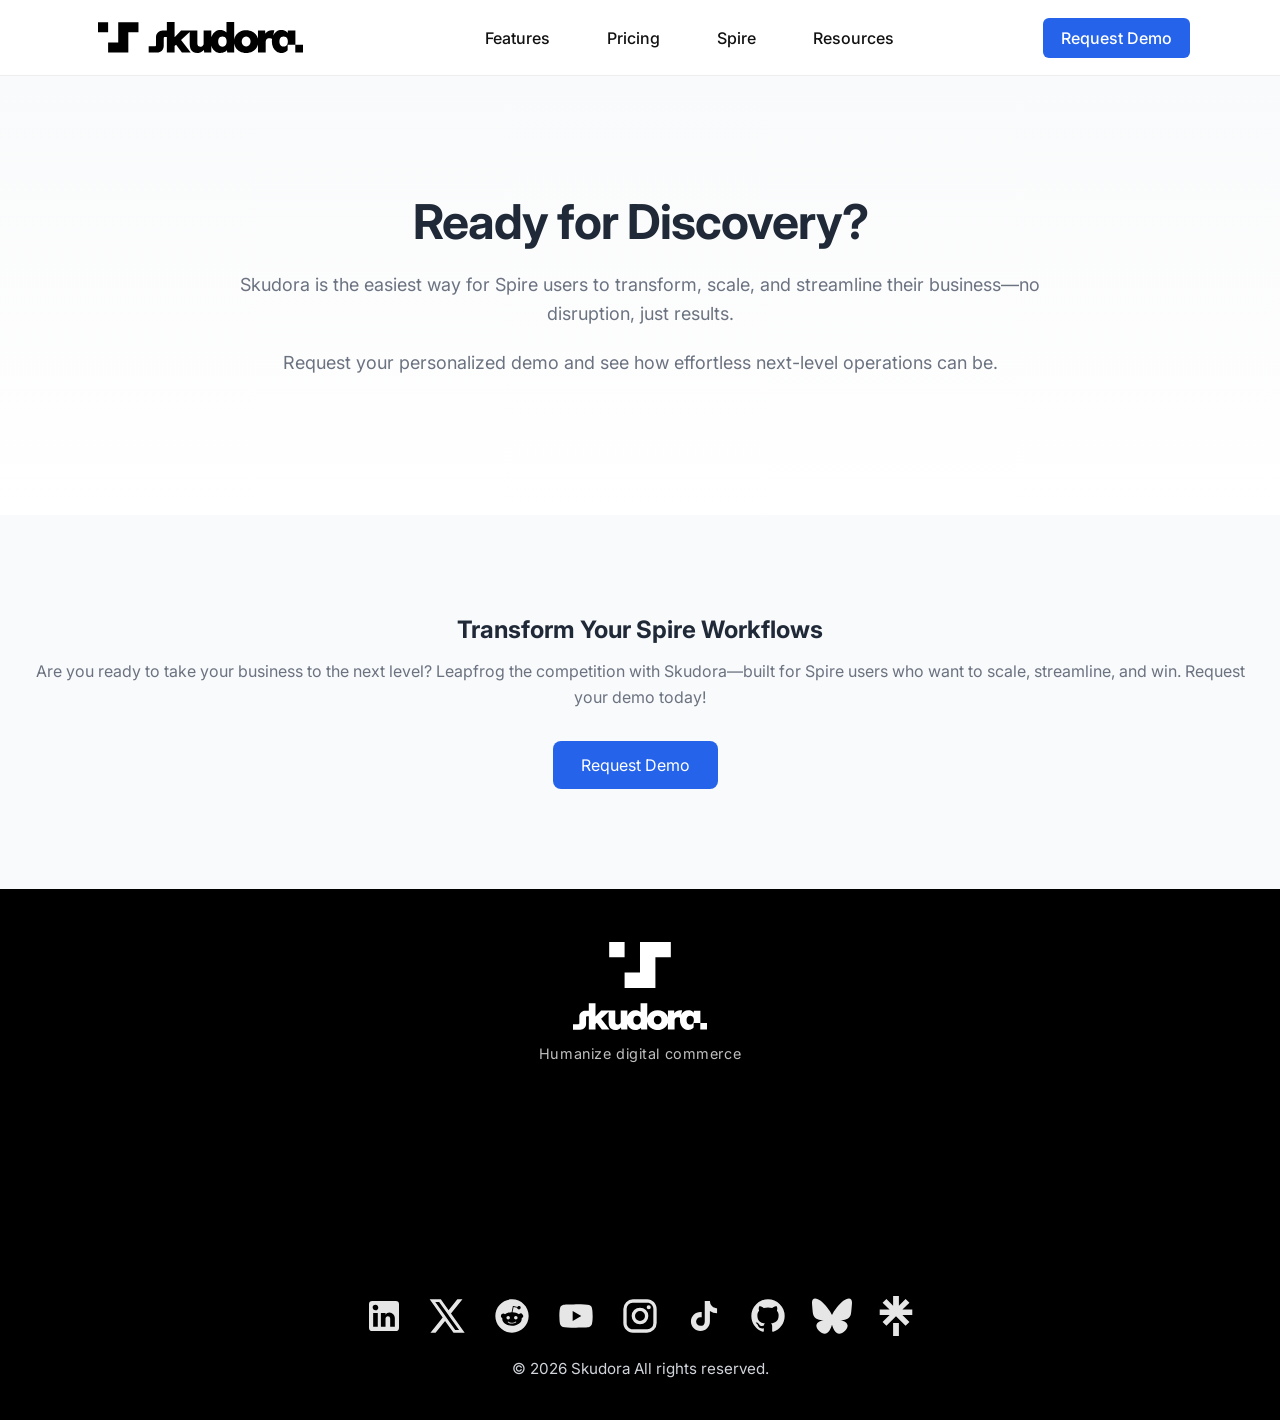
==== contact.html @ 9637c593 "Initial commit of skudora.com site Baseline snapshot before making edits, so changes can be tracked " ====
<!DOCTYPE html>
<html lang="en">

<head>

<meta charset="UTF-8">
<meta name="viewport" content="width=device-width, initial-scale=1.0">

<title>Early Access | Skudora</title>

<link rel="preconnect" href="https://fonts.googleapis.com">
<link rel="preconnect" href="https://fonts.gstatic.com" crossorigin>

<link href="https://fonts.googleapis.com/css2?family=Inter:wght@300;400;500;600;700&display=swap" rel="stylesheet">

<link rel="stylesheet" href="/css/styles.css">

<link rel="icon" type="image/png" href="/favicon.png">

</head>



<body>

<header class="navbar">
  <div class="nav-container">

    <div class="logo">
      <a href="index.html">
        <img src="/images/Skudora_Logo_Regular_Black.svg" alt="Skudora Logo" class="site-logo" aria-hidden="true" role="img">
      </a>
    </div>

    <nav class="nav-links">
  <a href="features.html">Features</a>
  <a href="pricing.html">Pricing</a>
  <a href="spire.html">Spire</a>
  <a href="resources.html">Resources</a>
</nav>

    <a class="nav-cta" href="contact.html">Request Demo</a>

  </div>
</header>

<div class="page-content">

<section class="hero">

<div class="hero-content">

<h1>Ready for Discovery?</h1>

<p>
Skudora is the easiest way for Spire users to transform, scale, and streamline their business—no disruption, just results.
</p>

<p style="margin-top:20px;">
Request your personalized demo and see how effortless next-level operations can be.
</p>

<script src="https://js-na3.hsforms.net/forms/embed/343131585.js" defer></script>
<div id="demo-form" class="hs-form-frame" data-region="na3" data-form-id="fb0e0864-e030-46cd-9829-8e56aa7e1042" data-portal-id="343131585"></div>

</div>

</section>

<section class="cta-section reveal">

<h2>Transform Your Spire Workflows</h2>

<p>Are you ready to take your business to the next level? Leapfrog the competition with Skudora—built for Spire users who want to scale, streamline, and win. Request your demo today!</p>

<a class="primary-btn" href="#demo-form">Request Demo</a>

</section>


<footer>

<img src="/images/Skudora_Logo_Stacked_White.svg" alt="Skudora white stacked logo" class="footer-logo" aria-hidden="true" role="img" />

<p class="footer-tagline">Humanize digital commerce</p>

<div class="footer-social-links">
  <a href="https://www.linkedin.com/company/skudora" target="_blank" rel="noopener noreferrer" aria-label="LinkedIn">
    <img src="/images/linkedin_light_for_dark_background.svg" alt="LinkedIn" />
  </a>
  <a href="https://x.com/skudora" target="_blank" rel="noopener noreferrer" aria-label="X">
    <img src="/images/x_light_for_dark_background.svg" alt="X" />
  </a>
  <a href="https://reddit.com/r/skudora" target="_blank" rel="noopener noreferrer" aria-label="Reddit">
    <img src="/images/reddit_light_for_dark_background.svg" alt="Reddit" />
  </a>
  <a href="https://www.youtube.com/@skudora" target="_blank" rel="noopener noreferrer" aria-label="YouTube">
    <img src="/images/youtube_light_for_dark_background.svg" alt="YouTube" />
  </a>
  <a href="https://instagram.com/skudora" target="_blank" rel="noopener noreferrer" aria-label="Instagram">
    <img src="/images/instagram_light_for_dark_background.svg" alt="Instagram" />
  </a>
  <a href="https://www.tiktok.com/@skudora" target="_blank" rel="noopener noreferrer" aria-label="TikTok">
    <img src="/images/tiktok_light_for_dark_background.svg" alt="TikTok" />
  </a>
  <a href="https://github.com/skudora" target="_blank" rel="noopener noreferrer" aria-label="GitHub">
    <img src="/images/github_light_for_dark_background.svg" alt="GitHub" />
  </a>
  <a href="https://bsky.app/profile/skudora.bsky.social" target="_blank" rel="noopener noreferrer" aria-label="Bluesky">
    <img src="/images/bluesky_light_for_dark_background.svg" alt="Bluesky" />
  </a>
  <a href="https://linktr.ee/skudora" target="_blank" rel="noopener noreferrer" aria-label="Linktree">
    <img src="/images/linktree_light_for_dark_background.svg" alt="Linktree" />
  </a>
</div>

<p class="footer-copyright">© 2026 Skudora All rights reserved.</p>

</footer>

<script>
const reveals = document.querySelectorAll(".reveal");

const observer = new IntersectionObserver((entries) => {
    entries.forEach(entry => {
        if (entry.isIntersecting) {
            entry.target.classList.add("active");
        }
    });
}, {
    threshold: 0.1
});

reveals.forEach(el => observer.observe(el));
</script>

<script>
document.addEventListener("DOMContentLoaded", function() {
    var pc = document.querySelector(".page-content");
    if (!pc) return;

    // Fade in on load
    pc.style.opacity = "0";
    pc.style.transform = "translateY(10px)";
    pc.style.transition = "opacity 0.35s ease, transform 0.35s ease";
    requestAnimationFrame(function() {
        requestAnimationFrame(function() {
            pc.style.opacity = "1";
            pc.style.transform = "translateY(0)";
        });
    });

    // Fade out on internal link clicks
    document.querySelectorAll("a").forEach(function(link) {
        if (
            link.hostname === window.location.hostname &&
            !link.hasAttribute("target") &&
            !link.href.includes("#")
        ) {
            link.addEventListener("click", function(e) {
                e.preventDefault();
                var href = this.href;
                pc.style.opacity = "0";
                setTimeout(function() { window.location = href; }, 300);
            });
        }
    });
});

window.addEventListener("pageshow", function(e) {
    if (e.persisted) {
        var pc = document.querySelector(".page-content");
        if (pc) { pc.style.opacity = "1"; pc.style.transform = "translateY(0)"; }
    }
});
</script>

</div><!-- /.page-content -->

</body>

</html>
---- css/styles.css ----
html {
scroll-behavior: smooth;
}

/* HUBSPOT FORM CONTAINER */
.hs-form-frame {
width: 100%;
max-width: 100%;
box-sizing: border-box;
}

/* PRICING PAGE FEATURE LISTING */
.pricing-features-list {
	background: #f9fafb;
	border-radius: 10px;
	padding: 32px 24px;
	max-width: 480px;
	margin: 40px auto 0 auto;
	font-size: 1.08rem;
	color: #222;
	box-sizing: border-box;
	list-style: disc inside;
	box-shadow: none;
}
.pricing-features-list li {
	margin-bottom: 14px;
	line-height: 1.7;
	color: #374151;
}
/* Remove border from pricing card only on pricing page */
.pricing-center .pricing-single-card {
			background: transparent !important;
		}
		.pricing-center .pricing-single-card:hover {
			box-shadow: none !important;
			background: transparent !important;
			transform: none !important;
		}
		background: none !important;
		box-shadow: none !important;
	border: none !important;
}
/* Remove card effects and center content for pricing page only */
/* Center single pricing card on pricing page */
.pricing-single-card {
	margin-left: auto;
	margin-right: auto;
	max-width: 400px;
}
/* PARTNER CARD (Spire Integration Partner section) */
.partner-card {
	display: inline-block;
	padding: 32px 28px 28px 28px;
	border: 1px solid #d1d5db;
	border-radius: 12px;
	background: #fff;
	box-shadow: 0 4px 24px rgba(31,41,55,0.07), 0 1.5px 4px rgba(31,41,55,0.04);
	text-align: center;
	max-width: 420px;
	margin: 0 auto;
}
body{
	font-family: 'Inter', sans-serif;
	margin:0;
	color:#1f2937;
	background:white;
}

h1,h2,h3{
	margin:0;
}

p{
	color:#6b7280;
	line-height:1.6;
}

/* NAVBAR */

.navbar{
position:fixed;
top:0;
left:0;
right:0;
width:100%;
background:white;
border-bottom:1px solid #eee;
z-index:1000;
}

.nav-container{
display:flex;
justify-content:space-between;
align-items:center;
max-width:1200px;
margin:auto;
padding:20px;
}

.logo{
font-weight:700;
font-size:20px;
height: auto;
padding: 6px 8px;
margin: 0;
display: flex;
align-items: center;
}

nav a{
	margin-left:25px;
	text-decoration:none;
	color:#374151;
	font-weight:500;
	transition: color 0.2s ease;
}

nav a:hover {
color: #111827;
text-decoration: underline;
text-underline-offset: 4px;
text-decoration-thickness: 1.5px;
text-decoration-color: #9ca3af;
}

nav a.active {
color: #2563eb;
}

.nav-cta{

background:#2563eb;
color:white;
padding:10px 18px;
border-radius:8px;
font-weight:600;
transition: transform 0.2s ease;
}

.nav-cta:hover {
transform: translateY(-1px);
}


/* HERO */

.hero{
background:linear-gradient(180deg,#f9fafb,#ffffff);
padding:120px 20px;
text-align:center;
}

.hero-content{
max-width:800px;
margin:auto;
}

.hero h1{
font-size:48px;
font-weight:700;
letter-spacing:-1px;
}

.hero p{
margin-top:20px;
font-size:18px;
}

.hero-buttons{
margin-top:30px;
}

.primary-btn{
	background:#2563eb;
	color:white;
	padding:14px 28px;
	border-radius:8px;
	text-decoration:none;
	margin-right:10px;
	display:inline-block;
}

.secondary-btn{
	border:1px solid #d1d5db;
	padding:14px 28px;
	border-radius:8px;
	text-decoration:none;
	color:#374151;
}


/* FEATURES */

.features{
padding:100px 20px;
max-width:1200px;
margin:auto;
text-align:center;
}

.features h2{
font-size:32px;
margin-bottom:20px;
color:#111827;
}

.features-intro {
max-width:680px;
margin:0 auto 48px;
color:#4b5563;
font-size:1.05rem;
line-height:1.7;
}

.feature-grid{
	display: grid;
	grid-template-columns: repeat(auto-fit, minmax(240px, 1fr));
	gap: 24px;
	margin-top: 60px;
}

@media (min-width: 900px) {
	.feature-grid {
		grid-template-columns: repeat(3, 1fr);
	}
}

.feature-card{
	padding: 30px;
	border: 1px solid #d1d5db;
	border-radius: 10px;
	background: white;
	box-shadow: 0 4px 24px rgba(31,41,55,0.07), 0 1.5px 4px rgba(31,41,55,0.04);
	transition: all .2s ease;
	text-align: center;
}

.feature-card ul {
	display: inline-block;
	text-align: left;
	margin-left: auto;
	margin-right: auto;
}

 .feature-card:hover{
	transform: translateY(-5px);
	box-shadow: 0 10px 25px rgba(0,0,0,0.05);
}

.feature-card.coming-soon {
position:relative;
opacity:0.85;
}

.feature-card.coming-soon::after {
content:"Coming Soon";
position:absolute;
left:-6px;
top:14px;
transform:rotate(-45deg);
background:#f97316;
color:white;
padding:4px 12px;
font-size:12px;
font-weight:700;
box-shadow:0 2px 12px rgba(0,0,0,0.2);
}

.feature-card.coming-soon h3,
.feature-card.coming-soon p,
.feature-card.coming-soon ul {
text-decoration: line-through;
}

.feature-card ul {
text-align: left;
}

.feature-card li {
margin-bottom: 10px;
line-height: 1.5;
}


/* WORKFLOW */

.workflow{
padding:100px 20px;
text-align:center;
background:#f9fafb;
}

.workflow-tagline {
font-size:1.05rem;
font-weight:600;
color:#2563eb;
margin:6px 0 12px;
letter-spacing:0.01em;
}

.workflow-text{
color:#6b7280;
max-width:580px;
margin:0 auto 48px;
line-height:1.65;
}

/* WORKFLOW FLOW STEPPER */

.workflow-flow {
display:grid;
grid-template-columns:repeat(6,1fr);
gap:0;
max-width:1000px;
margin:0 auto;
position:relative;
}

.workflow-flow::before {
content:'';
position:absolute;
top:27px;
left:calc(100% / 12);
right:calc(100% / 12);
height:2px;
background:linear-gradient(90deg,#bfdbfe 0%,#3b82f6 50%,#bfdbfe 100%);
z-index:0;
pointer-events:none;
}

.flow-step {
display:flex;
flex-direction:column;
align-items:center;
text-align:center;
padding:0 6px;
position:relative;
z-index:1;
}

.flow-step-icon {
width:56px;
height:56px;
background:white;
border-radius:50%;
border:2px solid #dbeafe;
display:flex;
align-items:center;
justify-content:center;
color:#2563eb;
margin-bottom:14px;
transition:border-color 0.2s ease, box-shadow 0.2s ease;
}

.flow-step:hover .flow-step-icon {
border-color:#2563eb;
box-shadow:0 0 0 4px #eff6ff;
}

.flow-step--last .flow-step-icon {
background:#2563eb;
border-color:#2563eb;
color:white;
}

.flow-step--last:hover .flow-step-icon {
box-shadow:0 0 0 4px #dbeafe;
}

.flow-step-label {
font-size:0.85rem;
font-weight:700;
color:#111827;
margin:0 0 5px;
}

.flow-step-desc {
font-size:0.75rem;
color:#6b7280;
line-height:1.45;
margin:0;
}


/* CTA */

.cta-section{
padding:100px 20px;
text-align:center;
background:#f9fafb;
color:#1f2937;
}

.cta-section h2{
color:#1f2937;
}

.cta-section p{
color:#6b7280;
margin:15px 0 30px;
}


/* FOOTER */

footer{
padding:40px 40px 40px;
text-align:center;
background:#000;
border-top:1px solid #000;
font-size:14px;
color:#d1d5db;
min-height:50vh;
display:flex;
flex-direction:column;
justify-content:space-between;
}

.footer-logo{
margin-top:12px;
margin-bottom:24px;
max-height:88px;
display:block;
margin-left:auto;
margin-right:auto;
filter: brightness(0) invert(1);
transition: transform 0.2s ease;
}

.footer-tagline {
color: #ffffff;
font-size: 0.9rem;
font-weight: 400;
letter-spacing: 0.04em;
margin: -12px 0 20px;
opacity: 0.75;
}

.footer-social-links{
display:flex;
justify-content:center;
align-items:center;
gap:24px;
flex-wrap:wrap;
margin:auto auto 10px;
}

.footer-social-links a{
display:inline-flex;
align-items:center;
justify-content:center;
transition: transform 0.2s ease, opacity 0.2s ease;
opacity:0.9;
}

.footer-social-links a:hover{
opacity:1;
transform: translateY(-2px);
}

.footer-social-links img{
width:40px;
height:40px;
display:block;
}

.footer-copyright {
color:#d1d5db;
margin-top:0;
line-height:1.4;
font-size:0.95rem;
margin-bottom:0;
}

.footer-logo:hover {
transform: translateY(-2px) scale(1.03);
}

@media (max-width: 640px) {
  .footer-logo {
    max-height: 64px;
  }
}

.site-logo{
height:31px;
width:auto;
display:block;
transition: transform 0.2s ease;
}

.site-logo:hover {
transform: translateY(-2px) scale(1.03);
}

.footer-copyright {
color:#d1d5db;
margin-top:12px;
}

/* RESOURCES PAGE */

.resources-toc-section {
  padding: 0 40px 40px;
  max-width: 860px;
  margin: 0 auto;
}

.resources-toc-card {
  background: #f9fafb;
  border: 1px solid #e5e7eb;
  border-radius: 12px;
  padding: 24px 28px;
}

.resources-toc-label {
  font-size: 0.75rem;
  font-weight: 600;
  text-transform: uppercase;
  letter-spacing: 0.08em;
  color: #9ca3af;
  margin: 0 0 16px;
}

.resources-toc-columns {
  display: flex;
  flex-wrap: wrap;
  gap: 8px 48px;
}

.resources-toc-group {
  display: flex;
  flex-direction: column;
  gap: 6px;
}

.toc-section-link {
  font-size: 0.95rem;
  font-weight: 600;
  color: #111827;
  text-decoration: none;
  transition: color 0.2s ease;
}

.toc-section-link:hover {
  color: #2563eb;
}

.toc-sub-link {
  font-size: 0.9rem;
  font-weight: 400;
  color: #6b7280;
  text-decoration: none;
  padding-left: 14px;
  border-left: 2px solid #e5e7eb;
  transition: color 0.2s ease, border-color 0.2s ease;
}

.toc-sub-link:hover {
  color: #2563eb;
  border-left-color: #2563eb;
}

.resources-section {
  padding: 48px 40px;
  max-width: 860px;
  margin: 0 auto;
  border-top: 1px solid #f3f4f6;
}

.resources-section-inner {
  max-width: 720px;
}

.resources-section h2 {
  font-size: 1.6rem;
  font-weight: 700;
  color: #111827;
  margin: 0 0 12px;
  scroll-margin-top: 100px;
}

.resources-subsection {
  margin-top: 36px;
  padding-top: 28px;
  border-top: 1px solid #f3f4f6;
}

.resources-subsection h3 {
  font-size: 1.1rem;
  font-weight: 600;
  color: #111827;
  margin: 0 0 12px;
  scroll-margin-top: 100px;
}

.resources-subsection p,
.resources-section > p {
  color: #4b5563;
  line-height: 1.75;
  margin-bottom: 12px;
}

.resources-subsection ul {
  color: #4b5563;
  line-height: 1.75;
  padding-left: 20px;
  margin: 0;
}

.resources-subsection ul li {
  margin-bottom: 6px;
}

.training-restricted-notice {
display: flex;
gap: 12px;
align-items: flex-start;
background: #fffbeb;
border: 1px solid #fcd34d;
border-radius: 8px;
padding: 14px 16px;
margin-bottom: 20px;
color: #92400e;
}

.training-restricted-notice p {
margin: 0;
font-size: 0.93rem;
line-height: 1.6;
color: #92400e;
}

.training-restricted-notice a {
color: #92400e;
font-weight: 600;
}

.feature-listing-category {
  margin-top: 32px;
}

.feature-listing-category h4 {
  font-size: 0.78rem;
  font-weight: 700;
  text-transform: uppercase;
  letter-spacing: 0.08em;
  color: #2563eb;
  margin: 0 0 10px;
  padding-bottom: 7px;
  border-bottom: 1px solid #dbeafe;
}

.feature-listing-category ul {
  padding-left: 18px;
  margin: 0;
}

.feature-listing-category ul li {
  color: #4b5563;
  line-height: 1.65;
  margin-bottom: 7px;
  font-size: 0.93rem;
}

.faq-list {
  margin-top: 8px;
}

.faq-item {
  padding: 24px 0;
  border-bottom: 1px solid #f3f4f6;
}

.faq-item:last-child {
  border-bottom: none;
}

.faq-item h3 {
  font-size: 1rem;
  font-weight: 600;
  color: #111827;
  margin: 0 0 8px;
}

.faq-item p {
  color: #4b5563;
  line-height: 1.75;
  margin: 0;
}

.feature-list-two-col {
  columns: 2;
  column-gap: 40px;
  padding-left: 20px;
}

/* PRICING EXPANDER */

.feature-toggle {
  text-align: center;
  padding: 12px 0 4px;
  margin-top: 4px;
}

.show-more-btn {
  display: inline-flex;
  align-items: center;
  gap: 6px;
  background: none;
  border: 1.5px solid #d1d5db;
  border-radius: 20px;
  color: #374151;
  cursor: pointer;
  font-family: inherit;
  font-size: 0.9rem;
  font-weight: 500;
  padding: 10px 18px;
  white-space: nowrap;
  transition: background 0.2s ease, border-color 0.2s ease, color 0.2s ease, width 0.35s cubic-bezier(0.4, 0, 0.2, 1);
}

.show-more-btn .btn-text {
  transition: opacity 0.15s ease;
  display: inline-block;
}

.show-more-btn:hover {
  background: #f3f4f6;
  border-color: #9ca3af;
  color: #111827;
}

.show-more-btn .chevron {
  transition: transform 0.35s ease;
  flex-shrink: 0;
}

.show-more-btn.active .chevron {
  transform: rotate(180deg);
}

.pricing-card ul {
  display: block;
  width: 100%;
  margin-left: 0;
  margin-right: 0;
}

.hidden-features {
  max-height: 0;
  overflow: hidden;
  opacity: 0;
  transition: max-height 0.4s ease, opacity 0.35s ease;
  margin-top: 0;
  padding-top: 0;
}

.hidden-features.open {
  opacity: 1;
  margin-top: 4px;
}

/* PAGE TRANSITIONS — handled entirely via JS inline styles */

.page-content {
padding-top: 72px;
}

/* SCROLL ANIMATIONS */

/* FLOW STEP ANIMATION */

.workflow.reveal .flow-step {
transform: translateY(16px);
transition: transform 0.45s ease;
}

.workflow.reveal.active .flow-step {
transform: translateY(0);
}

.workflow.reveal.active .flow-step:nth-child(1) { transition-delay: 0.05s; }
.workflow.reveal.active .flow-step:nth-child(2) { transition-delay: 0.15s; }
.workflow.reveal.active .flow-step:nth-child(3) { transition-delay: 0.25s; }
.workflow.reveal.active .flow-step:nth-child(4) { transition-delay: 0.35s; }
.workflow.reveal.active .flow-step:nth-child(5) { transition-delay: 0.45s; }
.workflow.reveal.active .flow-step:nth-child(6) { transition-delay: 0.55s; }

/* NAVBAR STRUCTURE */

.nav-container {
max-width: 1100px;
margin: 0 auto;
padding: 16px 20px;

display: flex;
align-items: center;
justify-content: space-between;
}

/* LOGO */


/* NAV LINKS */
.nav-links {
display: flex;
gap: 28px; /* 👈 FIXES JUMPING */
}

.nav-links a {
text-decoration: none;
color: #111;
font-weight: 500;
transition: color 0.2s ease;
padding: 6px 2px;
display: inline-block;
}

.nav-links a:hover {
color: #111827;
text-decoration: underline;
text-underline-offset: 4px;
text-decoration-thickness: 1.5px;
text-decoration-color: #9ca3af;
}

/* CTA BUTTON */
.nav-cta {
background: #2563eb;
color: white;
padding: 10px 18px;
border-radius: 6px;
text-decoration: none;
font-weight: 500;
white-space: nowrap; /* 👈 prevents resizing */
transition: all 0.2s ease;
}

.nav-cta:hover {
background: #1d4ed8;
}

.nav-links a.active {
color: #2563eb;
font-weight: 600;
}

/* ============================================
   RESPONSIVE — TABLET / MOBILE  (≤ 768px)
   ============================================ */

@media (max-width: 768px) {

  /* NAV — logo + CTA on row 1, links wrap to row 2 */
  .nav-container {
    flex-wrap: wrap;
    gap: 10px;
    padding: 12px 16px;
  }

  .logo {
    flex: 1 1 auto;
    min-width: 0;
  }

  .site-logo {
    height: 26px;
  }

  .nav-cta {
    order: 2;
    flex-shrink: 0;
    padding: 8px 14px;
    font-size: 0.85rem;
  }

  .nav-links {
    order: 3;
    width: 100%;
    justify-content: center;
    gap: 20px;
    flex-wrap: wrap;
    border-top: 1px solid #f3f4f6;
    padding-top: 10px;
  }

  /* HERO */
  .hero {
    padding: 72px 20px 64px;
  }

  .hero h1 {
    font-size: 30px;
    letter-spacing: -0.5px;
    line-height: 1.25;
  }

  .hero p {
    font-size: 16px;
  }

  .hero-buttons {
    display: flex;
    flex-direction: column;
    align-items: center;
    gap: 12px;
    margin-top: 28px;
  }

  .hero-buttons .primary-btn,
  .hero-buttons .secondary-btn {
    margin-right: 0;
    width: 100%;
    max-width: 300px;
    text-align: center;
    box-sizing: border-box;
  }

  /* SECTIONS PADDING */
  .features {
    padding: 60px 20px;
  }

  .workflow {
    padding: 60px 20px;
  }

  .workflow-flow {
    grid-template-columns: repeat(3, 1fr);
    gap: 32px 0;
  }

  .workflow-flow::before {
    display: none;
  }

  .cta-section {
    padding: 60px 20px;
  }

  /* FEATURE GRID — single column */
  .feature-grid {
    grid-template-columns: 1fr;
    gap: 16px;
    margin-top: 32px;
  }

  .features h2 {
    font-size: 26px;
    margin-bottom: 20px;
  }

  /* CTA SECTION */
  .cta-section h2 {
    font-size: 26px;
  }

  /* PARTNER CARD */
  .partner-card {
    max-width: 100%;
    width: 100%;
    box-sizing: border-box;
    padding: 24px 20px;
    display: block;
  }

  .partner {
    margin: 24px 16px !important;
  }

  /* PRICING PRICE */
  .pricing-price {
    font-size: 32px !important;
  }

  .pricing-features-list {
    padding: 24px 16px;
    margin: 24px 0 0 0;
    max-width: 100%;
  }

  /* CONTACT FORM */
  .contact-email-input {
    width: 100% !important;
    box-sizing: border-box !important;
    max-width: 100% !important;
  }

  .hero form {
    display: flex;
    flex-direction: column;
    align-items: stretch;
    gap: 16px;
  }

  .hero form .primary-btn {
    width: 100%;
    text-align: center;
    box-sizing: border-box;
  }

  /* FOOTER */
  footer {
    padding: 32px 20px;
  }

  /* PAGE CONTENT OFFSET — navbar wraps to two rows on mobile */
  .page-content {
    padding-top: 128px;
  }

  /* RESOURCES TOC — stack groups vertically earlier */
  .resources-toc-columns {
    flex-direction: column;
    gap: 16px;
  }

  /* RESOURCES FEATURE LIST — single column */
  .feature-list-two-col {
    columns: 1;
    column-gap: 0;
  }
}

/* ============================================
   RESPONSIVE — SMALL MOBILE  (≤ 480px)
   ============================================ */

@media (max-width: 480px) {

  .hero h1 {
    font-size: 24px;
  }

  .hero p {
    font-size: 15px;
  }

  .feature-card {
    padding: 22px 18px;
  }

  .workflow-flow {
    grid-template-columns: repeat(2, 1fr);
    gap: 28px 0;
  }

  .cta-section h2 {
    font-size: 22px;
  }

  .cta-section p {
    font-size: 15px;
  }

  .features h2 {
    font-size: 22px;
  }

  /* FOOTER */
  footer {
    padding: 24px 16px;
  }

  .footer-social-links {
    gap: 16px;
  }

  .footer-social-links img {
    width: 32px;
    height: 32px;
  }

  .footer-logo {
    max-height: 52px;
  }

  /* NAV — further compact on small phones */
  .site-logo {
    height: 24px;
  }

  .nav-cta {
    padding: 7px 12px;
    font-size: 0.82rem;
  }

  /* RESOURCES */
  .resources-toc-label {
    font-size: 0.85rem;
  }

  .resources-toc-section,
  .resources-section {
    padding-left: 16px;
    padding-right: 16px;
  }
}

/* ============================================
   RESPONSIVE — VERY SMALL MOBILE (≤ 360px)
   ============================================ */

@media (max-width: 360px) {
  .nav-links {
    gap: 12px;
  }

  .nav-container {
    padding: 12px 14px;
  }

  .page-content {
    padding-top: 100px;
  }
}
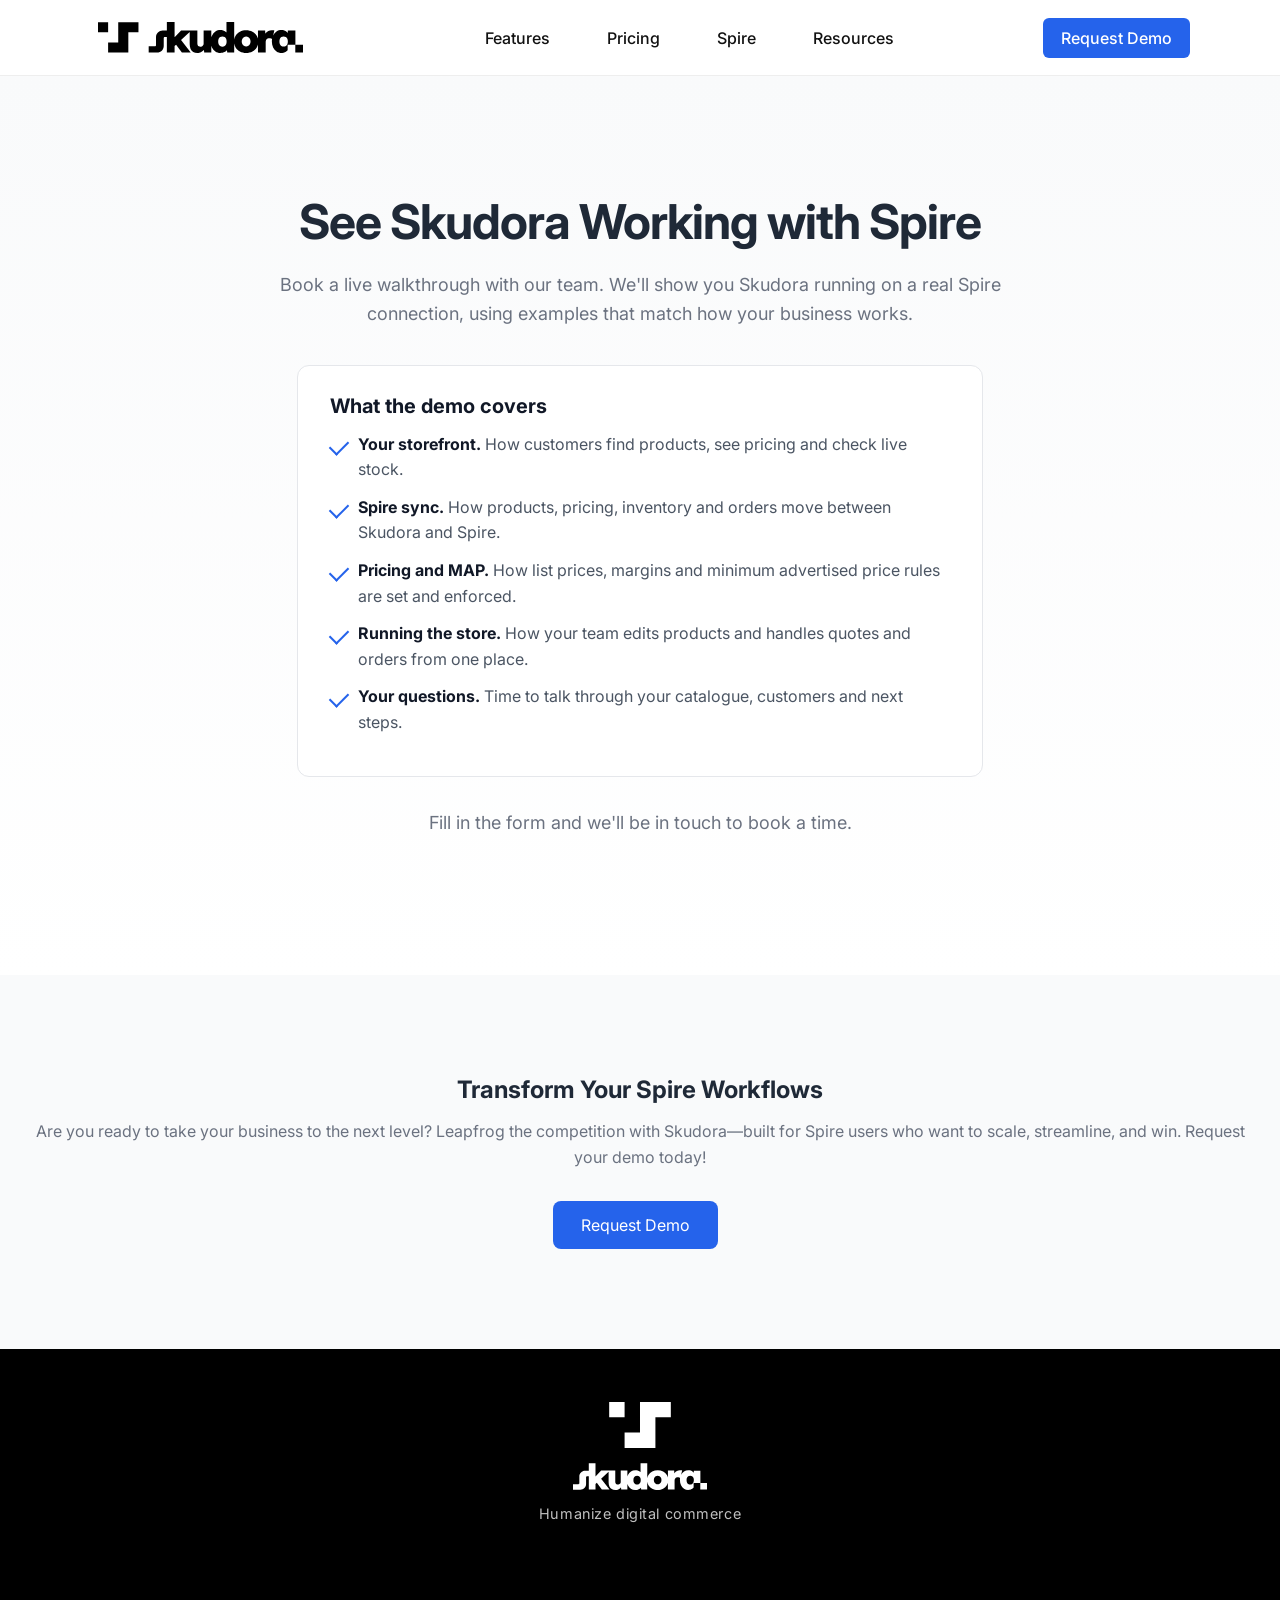
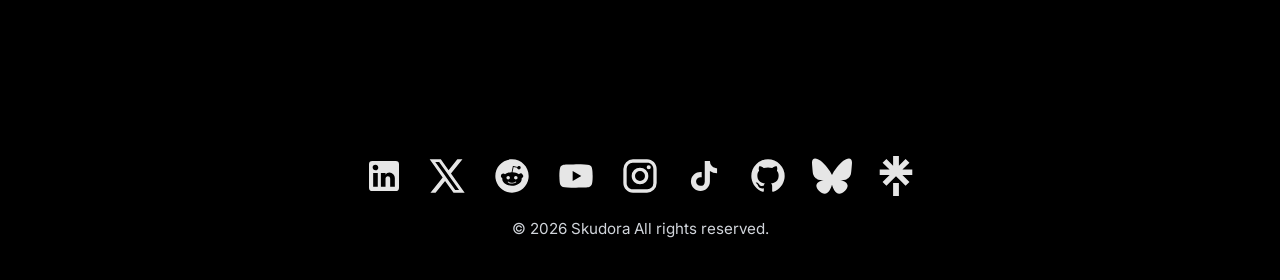
==== commit 2f37e4ab: "Rework the demo page: clearer title, heading and what the demo covers Co-Authored-By: Claude Opus 5." ====
--- a/contact.html
+++ b/contact.html
@@ -6,7 +6,7 @@
 <meta charset="UTF-8">
 <meta name="viewport" content="width=device-width, initial-scale=1.0">
 
-<title>Early Access | Skudora</title>
+<title>Request a Demo | Skudora</title>
 
 <link rel="preconnect" href="https://fonts.googleapis.com">
 <link rel="preconnect" href="https://fonts.gstatic.com" crossorigin>
@@ -16,6 +16,17 @@
 <link rel="stylesheet" href="/css/styles.css">
 
 <link rel="icon" type="image/png" href="/favicon.png">
+
+<style>
+.demo-covers{max-width:620px;margin:36px auto 0;padding:28px 32px;text-align:left;background:#fff;border:1px solid #e5e7eb;border-radius:12px}
+.demo-covers h2{font-size:20px;color:#111827;margin:0 0 14px}
+.demo-covers ul{list-style:none;margin:0;padding:0}
+.demo-covers li{position:relative;padding-left:28px;margin:12px 0;color:#4b5563;line-height:1.6;font-size:16px}
+.demo-covers li::before{content:"";position:absolute;left:0;top:8px;width:16px;height:9px;border-left:2.5px solid #2563eb;border-bottom:2.5px solid #2563eb;transform:rotate(-45deg)}
+.demo-covers strong{color:#111827}
+.hero p.demo-form-intro{margin-top:32px}
+@media (max-width:480px){.demo-covers{padding:22px 20px}}
+</style>
 
 </head>
 
@@ -50,15 +61,24 @@
 
 <div class="hero-content">
 
-<h1>Ready for Discovery?</h1>
+<h1>See Skudora Working with Spire</h1>
 
 <p>
-Skudora is the easiest way for Spire users to transform, scale, and streamline their business—no disruption, just results.
+Book a live walkthrough with our team. We'll show you Skudora running on a real Spire connection, using examples that match how your business works.
 </p>
 
-<p style="margin-top:20px;">
-Request your personalized demo and see how effortless next-level operations can be.
-</p>
+<div class="demo-covers">
+<h2>What the demo covers</h2>
+<ul>
+<li><strong>Your storefront.</strong> How customers find products, see pricing and check live stock.</li>
+<li><strong>Spire sync.</strong> How products, pricing, inventory and orders move between Skudora and Spire.</li>
+<li><strong>Pricing and MAP.</strong> How list prices, margins and minimum advertised price rules are set and enforced.</li>
+<li><strong>Running the store.</strong> How your team edits products and handles quotes and orders from one place.</li>
+<li><strong>Your questions.</strong> Time to talk through your catalogue, customers and next steps.</li>
+</ul>
+</div>
+
+<p class="demo-form-intro">Fill in the form and we'll be in touch to book a time.</p>
 
 <script src="https://js-na3.hsforms.net/forms/embed/343131585.js" defer></script>
 <div id="demo-form" class="hs-form-frame" data-region="na3" data-form-id="fb0e0864-e030-46cd-9829-8e56aa7e1042" data-portal-id="343131585"></div>
@@ -97,7 +117,7 @@
   <a href="https://www.youtube.com/@skudora" target="_blank" rel="noopener noreferrer" aria-label="YouTube">
     <img src="/images/youtube_light_for_dark_background.svg" alt="YouTube" />
   </a>
-  <a href="https://instagram.com/skudora" target="_blank" rel="noopener noreferrer" aria-label="Instagram">
+  <a href="https://instagram.com/skudora_hq" target="_blank" rel="noopener noreferrer" aria-label="Instagram">
     <img src="/images/instagram_light_for_dark_background.svg" alt="Instagram" />
   </a>
   <a href="https://www.tiktok.com/@skudora" target="_blank" rel="noopener noreferrer" aria-label="TikTok">
--- a/css/styles.css
+++ b/css/styles.css
@@ -1,5 +1,14 @@
 html {
 scroll-behavior: smooth;
+scroll-padding-top: 96px; /* keeps jump-link targets clear of the fixed header bar */
+}
+
+@media (max-width: 768px) {
+html { scroll-padding-top: 136px; }
+}
+
+@media (max-width: 480px) {
+html { scroll-padding-top: 186px; }
 }
 
 /* HUBSPOT FORM CONTAINER */
@@ -510,7 +519,7 @@
   background: #f9fafb;
   border: 1px solid #e5e7eb;
   border-radius: 12px;
-  padding: 24px 28px;
+  padding: 18px 24px 8px;
 }
 
 .resources-toc-label {
@@ -519,19 +528,25 @@
   text-transform: uppercase;
   letter-spacing: 0.08em;
   color: #9ca3af;
-  margin: 0 0 16px;
-}
-
+  margin: 0 0 4px;
+}
+
+/* One row per section: title on the left, sub-links as chips on the right */
 .resources-toc-columns {
-  display: flex;
-  flex-wrap: wrap;
-  gap: 8px 48px;
+  display: block;
 }
 
 .resources-toc-group {
-  display: flex;
-  flex-direction: column;
-  gap: 6px;
+  display: grid;
+  grid-template-columns: 170px 1fr;
+  align-items: start;
+  gap: 8px 20px;
+  padding: 12px 0;
+  border-top: 1px solid #eceef1;
+}
+
+.resources-toc-group:first-child {
+  border-top: none;
 }
 
 .toc-section-link {
@@ -539,6 +554,7 @@
   font-weight: 600;
   color: #111827;
   text-decoration: none;
+  line-height: 28px;
   transition: color 0.2s ease;
 }
 
@@ -546,19 +562,39 @@
   color: #2563eb;
 }
 
+.toc-subs {
+  display: flex;
+  flex-wrap: wrap;
+  gap: 6px;
+}
+
 .toc-sub-link {
-  font-size: 0.9rem;
-  font-weight: 400;
-  color: #6b7280;
+  font-size: 0.85rem;
+  font-weight: 500;
+  color: #4b5563;
   text-decoration: none;
-  padding-left: 14px;
-  border-left: 2px solid #e5e7eb;
+  line-height: 1.3;
+  padding: 5px 12px;
+  background: #fff;
+  border: 1px solid #e5e7eb;
+  border-radius: 999px;
+  white-space: nowrap;
   transition: color 0.2s ease, border-color 0.2s ease;
 }
 
 .toc-sub-link:hover {
   color: #2563eb;
-  border-left-color: #2563eb;
+  border-color: #2563eb;
+}
+
+@media (max-width: 640px) {
+  .resources-toc-group {
+    grid-template-columns: 1fr;
+    gap: 6px;
+  }
+  .toc-sub-link {
+    white-space: normal;
+  }
 }
 
 .resources-section {
@@ -1010,12 +1046,6 @@
     padding-top: 128px;
   }
 
-  /* RESOURCES TOC — stack groups vertically earlier */
-  .resources-toc-columns {
-    flex-direction: column;
-    gap: 16px;
-  }
-
   /* RESOURCES FEATURE LIST — single column */
   .feature-list-two-col {
     columns: 1;
@@ -1114,4 +1144,31 @@
   .page-content {
     padding-top: 100px;
   }
-}+}
+/* HEADER UNDERLINE PULSE (site-wide: every page shares this header) */
+
+.navbar::after {
+content: "";
+position: absolute;
+left: 0;
+right: 0;
+bottom: -1px;
+height: 2px;
+background: linear-gradient(90deg, transparent, #2563eb, transparent);
+transform: scaleX(0);
+transform-origin: left;
+opacity: 0;
+pointer-events: none;
+animation: navbarPulse 10s ease-in-out infinite;
+}
+
+@keyframes navbarPulse {
+0%, 80% { transform: scaleX(0); opacity: 0; }
+85% { opacity: 1; }
+97% { transform: scaleX(1); opacity: 1; }
+100% { transform: scaleX(1); opacity: 0; }
+}
+
+@media (prefers-reduced-motion: reduce) {
+.navbar::after { animation: none; opacity: 0; }
+}
